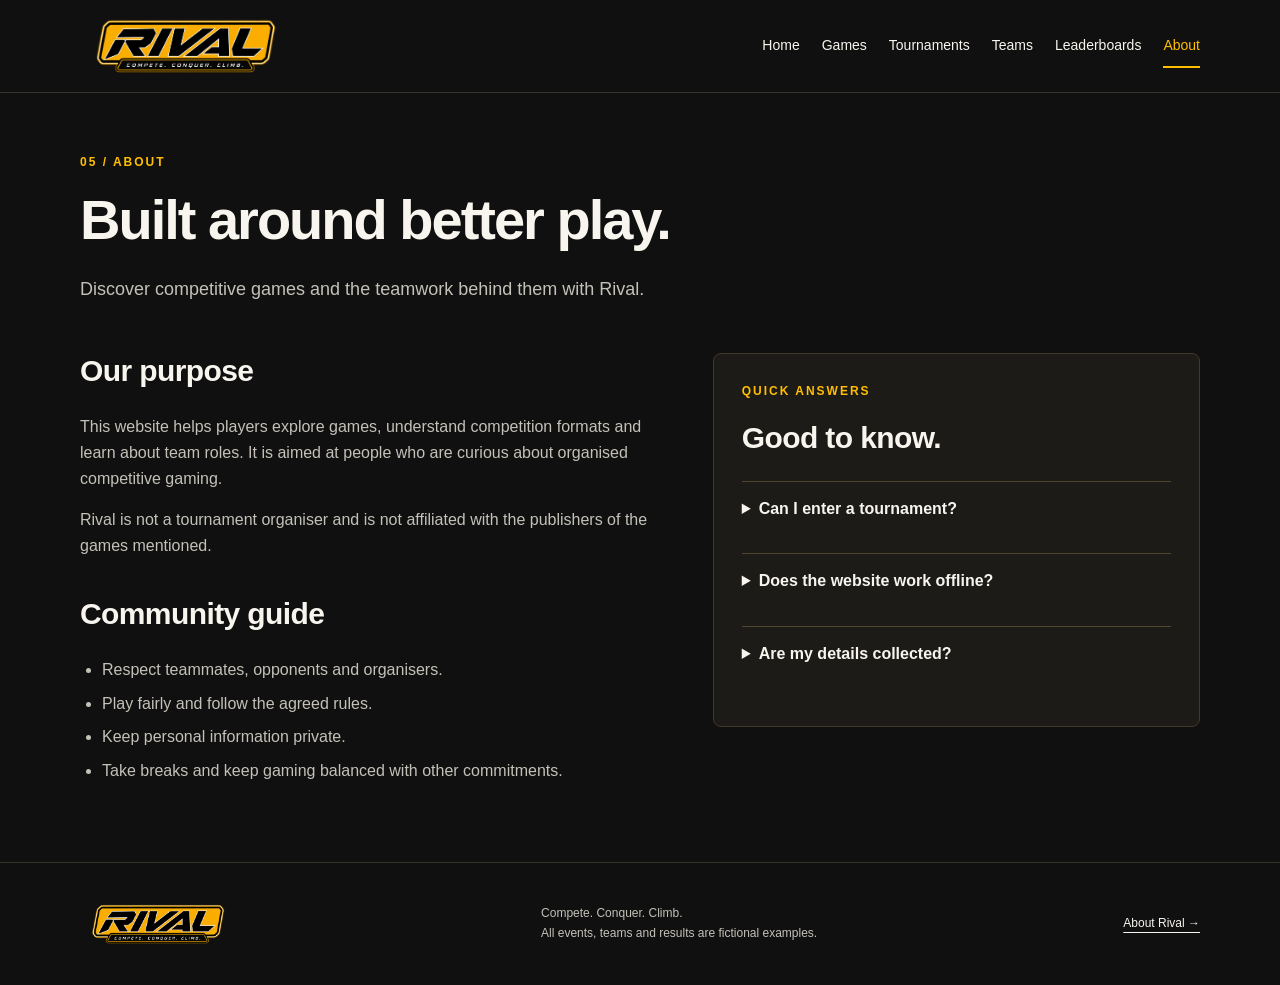
==== about.html @ 134c968d "Add files via upload" ====
<!DOCTYPE html>
<html lang="en">
<head>
  <meta charset="UTF-8">
  <meta name="viewport" content="width=device-width, initial-scale=1.0">
  <meta name="description" content="Explore competitive gaming, tournament formats and teamwork with Rival.">
  <title>About | Rival</title>
  <link rel="stylesheet" href="style.css">
</head>
<body>
  <a class="skip-link" href="#main">Skip to content</a>
  <!-- The same navigation appears on every page. -->
  <header>
    <div class="header-inner">
      <a class="logo" href="index.html" aria-label="Rival home"><img src="images/rival-logo.png" width="1983" height="793" alt="Rival — Compete. Conquer. Climb."></a>
      <nav aria-label="Main navigation">
          <a href="index.html">Home</a>
          <a href="games.html">Games</a>
          <a href="tournaments.html">Tournaments</a>
          <a href="teams.html">Teams</a>
          <a href="leaderboards.html">Leaderboards</a>
          <a href="about.html" aria-current="page">About</a>
      </nav>
    </div>
  </header>
  <main id="main">
<section class="page-heading"><p class="eyebrow">05 / ABOUT</p><h1>Built around better play.</h1><p class="intro">Discover competitive games and the teamwork behind them with Rival.</p></section><section class="about-grid section"><div class="reading"><h2>Our purpose</h2><p>This website helps players explore games, understand competition formats and learn about team roles. It is aimed at people who are curious about organised competitive gaming.</p><p>Rival is not a tournament organiser and is not affiliated with the publishers of the games mentioned.</p><h2 id="community">Community guide</h2><ul><li>Respect teammates, opponents and organisers.</li><li>Play fairly and follow the agreed rules.</li><li>Keep personal information private.</li><li>Take breaks and keep gaming balanced with other commitments.</li></ul></div><aside class="card"><p class="eyebrow">QUICK ANSWERS</p><h2>Good to know.</h2><details><summary>Can I enter a tournament?</summary><p>Registration is not available. The events shown are examples of competition formats.</p></details><details><summary>Does the website work offline?</summary><p>Yes. All six pages, the stylesheet and all images are included. Only external websites require internet access.</p></details><details><summary>Are my details collected?</summary><p>This downloadable website has no accounts, tracking tools, cookies or forms that collect personal information.</p></details></aside></section>
  </main>
  <footer>
    <div class="footer-inner"><a class="logo" href="index.html"><img src="images/rival-logo.png" width="1983" height="793" alt="Rival — Compete. Conquer. Climb."></a>
    <p>Compete. Conquer. Climb.<br>All events, teams and results are fictional examples.</p>
    <a href="about.html">About Rival &rarr;</a></div>
  </footer>
</body>
</html>
---- style.css ----
/* Shared stylesheet: edit this file to change the whole website. */
* { box-sizing: border-box; }
body { margin: 0; background: #101010; color: #f7f5ee; font-family: Arial, Helvetica, sans-serif; font-size: 16px; line-height: 1.6; }
a { color: inherit; text-underline-offset: 5px; }
a:hover { color: #ffbf00; }
a:focus-visible, summary:focus-visible { outline: 3px solid #ffbf00; outline-offset: 5px; }
h1, h2, h3, p { margin-top: 0; }
h1 { font-size: 56px; line-height: 1.08; letter-spacing: -2px; margin-bottom: 24px; }
h2 { font-size: 30px; line-height: 1.2; letter-spacing: -0.6px; }
h3 { font-size: 21px; line-height: 1.3; }
p, li { color: #c4c1b9; }
header { border-bottom: 1px solid #36332c; }
.header-inner, main, .footer-inner { width: 90%; max-width: 1120px; margin: 0 auto; }
.header-inner { display: flex; align-items: center; justify-content: space-between; gap: 28px; min-height: 92px; }
.logo { font-size: 32px; font-weight: bold; letter-spacing: -2px; text-decoration: none; white-space: nowrap; }
.logo span, h1 span { color: #ffbf00; }
nav { display: flex; flex-wrap: wrap; gap: 22px; }
nav a { font-size: 14px; text-decoration: none; padding: 10px 0; border-bottom: 2px solid transparent; }
nav a[aria-current="page"] { color: #ffbf00; border-color: #ffbf00; }
.hero { display: flex; align-items: center; gap: 30px; padding: 65px 0; }
.hero-copy { flex: 1; }
.hero-copy > p:not(.eyebrow) { max-width: 450px; font-size: 18px; }
.hero img { width: 46%; height: auto; }
.eyebrow { font-size: 12px; letter-spacing: 2px; font-weight: bold; color: #ffbf00; margin-bottom: 18px; }
.button { display: inline-block; background: #ffbf00; color: #171207; padding: 13px 20px; border: 1px solid #ffbf00; font-weight: bold; text-decoration: none; border-radius: 4px; }
.button:hover { background: #ffd65c; color: #171207; }
.secondary-link { display: inline-block; font-size: 14px; margin: 18px 0 0 18px; }
.section { margin-bottom: 62px; }
.section-title { display: flex; justify-content: space-between; gap: 20px; align-items: end; margin-bottom: 24px; }
.section-title h2 { margin-bottom: 0; }
.section-title p { margin-bottom: 0; }
.section-title .eyebrow { margin-bottom: 12px; }
.cards { display: grid; grid-template-columns: repeat(3, 1fr); gap: 20px; }
.card { border: 1px solid #423a29; background: #1c1b18; padding: 28px; border-radius: 8px; }
.card-number { color: #bdb39f; font-size: 12px; letter-spacing: 1.5px; margin-bottom: 32px; }
.text-link { display: inline-block; margin-top: 12px; font-size: 14px; font-weight: bold; color: #ffbf00; }
.callout { display: flex; justify-content: space-between; align-items: center; gap: 28px; padding: 32px; border-top: 1px solid #66522c; border-bottom: 1px solid #66522c; margin-bottom: 64px; }
.callout h2 { font-size: 26px; }
.callout p:last-child { margin-bottom: 0; }
.outline { background: transparent; color: #ffbf00; flex-shrink: 0; }
footer { border-top: 1px solid #36332c; padding: 30px 0; }
.footer-inner { display: flex; justify-content: space-between; align-items: center; gap: 28px; }
.footer-inner p, .footer-inner > a:last-child { font-size: 12px; margin: 0; }
.page-heading { padding: 60px 0 32px; }
.intro { max-width: 670px; font-size: 18px; }
.tag { display: inline-block; font-size: 11px; font-weight: bold; letter-spacing: 1px; color: #ffbf00; margin-bottom: 18px; }
.game h2 { font-size: 27px; }
.game h3 { font-size: 16px; margin-top: 28px; }
ul, ol { padding-left: 22px; }
li { margin-bottom: 8px; }
.link-row { display: flex; flex-wrap: wrap; gap: 24px; }
.notice { border-left: 3px solid #ffbf00; padding: 12px 18px; background: #1c1b18; }
.event { display: flex; gap: 32px; padding: 30px 0; border-bottom: 1px solid #423a29; }
.event-label { color: #ffbf00; font-size: 40px; min-width: 90px; line-height: 1.2; }
.event-label span { font-size: 14px; color: #c4c1b9; }
.event > div:last-child { flex: 1; min-width: 0; }
details { border-top: 1px solid #51452e; margin: 18px 0; padding: 14px 0; }
summary { cursor: pointer; font-weight: bold; }
details p, details ol, details ul { margin-top: 16px; }
.teams-grid { grid-template-columns: repeat(2, 1fr); }
.table-wrap { overflow-x: auto; }
table { width: 100%; border-collapse: collapse; text-align: left; }
caption { text-align: left; color: #c4c1b9; padding: 12px 0; }
th, td { border-bottom: 1px solid #423a29; padding: 18px; }
thead { background: #302719; color: #ffbf00; }
tbody tr:nth-child(even) { background: #1c1b18; }
:target { scroll-margin-top: 20px; }
tr:target { background: #493717; }
.reading { max-width: 700px; }
.about-grid { display: grid; grid-template-columns: 1.2fr 1fr; align-items: start; gap: 48px; }
.reading h2:not(:first-child) { margin-top: 38px; }
.skip-link { position: absolute; top: -100px; left: 15px; padding: 10px; background: #ffbf00; color: #101010; z-index: 1; }
.skip-link:focus { top: 10px; }
/* On smaller screens the columns stack and navigation wraps. */
@media (max-width: 900px) {
  .header-inner { flex-direction: column; align-items: flex-start; gap: 6px; padding: 16px 0; }
  nav { gap: 18px; }
  h1 { font-size: 44px; }
  .hero { gap: 20px; }
  .cards { grid-template-columns: 1fr; }
  .teams-grid { grid-template-columns: repeat(2, 1fr); }
  .callout, .footer-inner { flex-direction: column; align-items: flex-start; }
}
@media (max-width: 600px) {
  h1 { font-size: 38px; letter-spacing: -1px; }
  h2 { font-size: 26px; }
  nav { gap: 8px 18px; }
  .hero { flex-direction: column; align-items: flex-start; padding: 38px 0; }
  .hero img { width: 100%; max-width: 440px; }
  .section-title { display: block; }
  .section-title > p { margin-top: 14px; }
  .teams-grid, .about-grid { grid-template-columns: 1fr; }
  .page-heading { padding-top: 38px; }
  .card, .callout { padding: 24px; }
  .event { gap: 15px; }
  .event-label { min-width: 45px; font-size: 28px; }
  th, td { padding: 12px 10px; }
  .secondary-link { margin-left: 0; margin-right: 18px; }
}

/* Supplied branding and artwork. Images stay in the local images folder. */
.logo { display: block; flex-shrink: 0; line-height: 0; }
.logo img { display: block; width: 210px; height: auto; }
.footer-inner .logo img { width: 155px; }
.hero-art { width: 46%; margin: 0; border: 1px solid #66522c; border-radius: 8px; overflow: hidden; background: #171717; }
.hero .hero-art img { display: block; width: 100%; height: auto; }
.hero-art figcaption { padding: 12px 18px; color: #ffbf00; font-size: 12px; letter-spacing: 1.5px; }
.game-strip { display: grid; grid-template-columns: repeat(5, 1fr); gap: 16px; }
.game-tile { display: block; text-decoration: none; background: #1c1b18; border: 1px solid #423a29; border-radius: 6px; overflow: hidden; }
.game-tile:hover { border-color: #ffbf00; }
.game-tile img { display: block; width: 100%; height: auto; }
.game-tile span { display: block; padding: 12px; font-size: 14px; font-weight: bold; }
.game-image { display: block; width: 100%; height: auto; border-radius: 4px; margin-bottom: 24px; }
.game:target { border-color: #ffbf00; }
.team-heading { display: flex; align-items: center; gap: 18px; }
.profile-icon { width: 64px; height: auto; flex-shrink: 0; }
.team-heading h2 { margin-bottom: 0; }
.team-heading + p { margin-top: 20px; }
.event-image { display: block; width: 90px; height: auto; border-radius: 4px; margin-bottom: 18px; }
@media (max-width: 900px) {
  .game-strip { grid-template-columns: repeat(3, 1fr); }
}
@media (max-width: 600px) {
  .logo img { width: 185px; }
  .hero-art { width: 100%; max-width: 440px; }
  .game-strip { grid-template-columns: repeat(2, 1fr); }
  .event-image { width: 45px; }
}

/* Keep images and layout items inside their containers on smaller screens. */
img {
  max-width: 100%;
}

.hero-copy,
.card,
.about-grid > *,
.header-inner > *,
.footer-inner > * {
  min-width: 0;
}

.card,
.hero-copy,
.event,
.callout {
  overflow-wrap: break-word;
}

/* Keyboard focus remains visible in browsers without :focus-visible. */
a:focus,
summary:focus {
  outline: 3px solid #ffbf00;
  outline-offset: 5px;
}

/* Use the widely supported flex alignment value. */
.section-title {
  align-items: flex-end;
}

/* Leave room for long headings on small or highly zoomed screens. */
@media (max-width: 380px) {
  h1 {
    font-size: 32px;
  }

  .card,
  .callout {
    padding: 18px;
  }

  .team-heading {
    flex-wrap: wrap;
  }
}
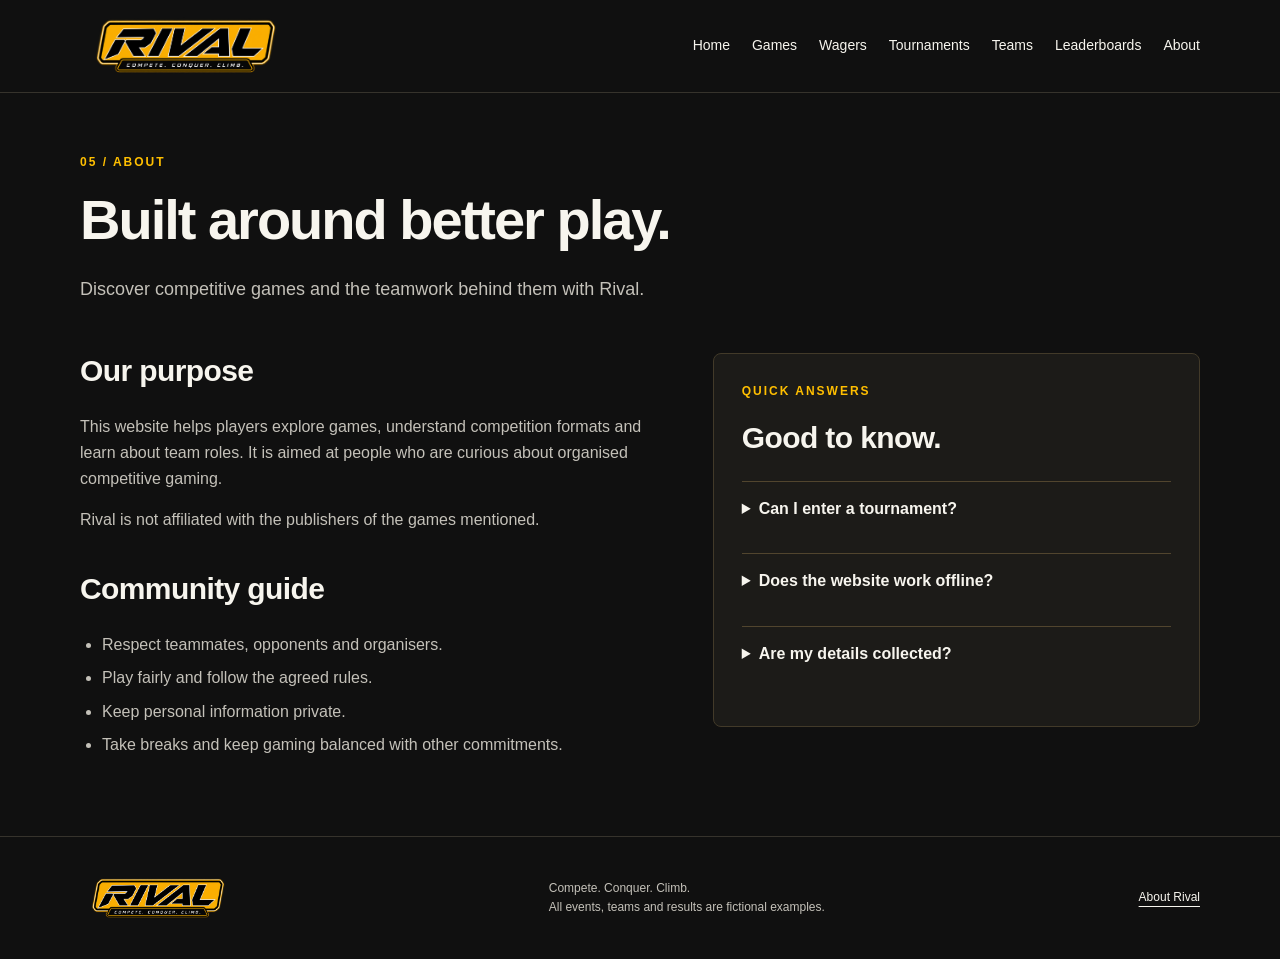
==== commit 7f84f0ed: "Add files via upload" ====
--- a/about.html
+++ b/about.html
@@ -1,35 +1,76 @@
 <!DOCTYPE html>
 <html lang="en">
-<head>
-  <meta charset="UTF-8">
-  <meta name="viewport" content="width=device-width, initial-scale=1.0">
-  <meta name="description" content="Explore competitive gaming, tournament formats and teamwork with Rival.">
-  <title>About | Rival</title>
-  <link rel="stylesheet" href="style.css">
-</head>
-<body>
-  <a class="skip-link" href="#main">Skip to content</a>
-  <!-- The same navigation appears on every page. -->
-  <header>
-    <div class="header-inner">
-      <a class="logo" href="index.html" aria-label="Rival home"><img src="images/rival-logo.png" width="1983" height="793" alt="Rival — Compete. Conquer. Climb."></a>
-      <nav aria-label="Main navigation">
-          <a href="index.html">Home</a>
-          <a href="games.html">Games</a>
-          <a href="tournaments.html">Tournaments</a>
-          <a href="teams.html">Teams</a>
-          <a href="leaderboards.html">Leaderboards</a>
-          <a href="about.html" aria-current="page">About</a>
-      </nav>
-    </div>
-  </header>
-  <main id="main">
-<section class="page-heading"><p class="eyebrow">05 / ABOUT</p><h1>Built around better play.</h1><p class="intro">Discover competitive games and the teamwork behind them with Rival.</p></section><section class="about-grid section"><div class="reading"><h2>Our purpose</h2><p>This website helps players explore games, understand competition formats and learn about team roles. It is aimed at people who are curious about organised competitive gaming.</p><p>Rival is not a tournament organiser and is not affiliated with the publishers of the games mentioned.</p><h2 id="community">Community guide</h2><ul><li>Respect teammates, opponents and organisers.</li><li>Play fairly and follow the agreed rules.</li><li>Keep personal information private.</li><li>Take breaks and keep gaming balanced with other commitments.</li></ul></div><aside class="card"><p class="eyebrow">QUICK ANSWERS</p><h2>Good to know.</h2><details><summary>Can I enter a tournament?</summary><p>Registration is not available. The events shown are examples of competition formats.</p></details><details><summary>Does the website work offline?</summary><p>Yes. All six pages, the stylesheet and all images are included. Only external websites require internet access.</p></details><details><summary>Are my details collected?</summary><p>This downloadable website has no accounts, tracking tools, cookies or forms that collect personal information.</p></details></aside></section>
-  </main>
-  <footer>
-    <div class="footer-inner"><a class="logo" href="index.html"><img src="images/rival-logo.png" width="1983" height="793" alt="Rival — Compete. Conquer. Climb."></a>
-    <p>Compete. Conquer. Climb.<br>All events, teams and results are fictional examples.</p>
-    <a href="about.html">About Rival &rarr;</a></div>
-  </footer>
-</body>
+    <head>
+        <meta charset="UTF-8">
+        <meta name="viewport" content="width=device-width, initial-scale=1.0">
+        <meta name="description" content="Explore competitive gaming, tournament formats and teamwork with Rival.">
+        <title>About | Rival</title>
+        <link rel="stylesheet" href="style.css">
+    </head>
+    <body>
+        <a class="skip-link" href="#main">Skip to content</a>
+        
+        <header>
+            <div class="header-inner">
+                <a class="logo" href="index.html" aria-label="Rival home">
+                    <img src="images/rival-logo.png" width="1983" height="793" alt="Rival — Compete. Conquer. Climb.">
+                </a>
+                <nav aria-label="Main navigation">
+                    <a href="index.html">Home</a>
+                    <a href="games.html">Games</a>
+                    <a href="wagers.html">Wagers</a>
+                    <a href="tournaments.html">Tournaments</a>
+                    <a href="teams.html">Teams</a>
+                    <a href="leaderboards.html">Leaderboards</a>
+                    <a href="about.html">About</a>
+                </nav>
+            </div>
+        </header>
+        <main id="main">
+            <section class="page-heading">
+                <p class="eyebrow">05 / ABOUT</p>
+                <h1>Built around better play.</h1>
+                <p class="intro">Discover competitive games and the teamwork behind them with Rival.</p>
+            </section>
+            <section class="about-grid section">
+                <div class="reading">
+                    <h2>Our purpose</h2>
+                    <p>This website helps players explore games, understand competition formats and learn about team roles. It is aimed at people who are curious about organised competitive gaming.</p>
+                    <p>Rival is not affiliated with the publishers of the games mentioned.</p>
+                    <h2 id="community">Community guide</h2>
+                    <ul>
+                        <li>Respect teammates, opponents and organisers.</li>
+                        <li>Play fairly and follow the agreed rules.</li>
+                        <li>Keep personal information private.</li>
+                        <li>Take breaks and keep gaming balanced with other commitments.</li>
+                    </ul>
+                </div>
+                <aside class="card">
+                    <p class="eyebrow">QUICK ANSWERS</p>
+                    <h2>Good to know.</h2>
+                    <details>
+                        <summary>Can I enter a tournament?</summary>
+                        <p>Registration is not available. The events shown are examples of competition formats.</p>
+                    </details>
+                    <details>
+                        <summary>Does the website work offline?</summary>
+                        <p>Yes. All six pages, the stylesheet and all images are included. Only external websites require internet access.</p>
+                    </details>
+                    <details>
+                        <summary>Are my details collected?</summary>
+                        <p>This downloadable website has no accounts, tracking tools, cookies or forms that collect personal information.</p>
+                    </details>
+                </aside>
+            </section>
+        </main>
+        <footer>
+            <div class="footer-inner">
+                <a class="logo" href="index.html">
+                    <img src="images/rival-logo.png" width="1983" height="793" alt="Rival — Compete. Conquer. Climb.">
+                </a>
+                <p>Compete. Conquer. Climb.<br>All events, teams and results are fictional examples.</p>
+                <a href="about.html">About Rival</a>
+            </div>
+        </footer>
+    </body>
 </html>
--- a/style.css
+++ b/style.css
@@ -1,176 +1,864 @@
-/* Shared stylesheet: edit this file to change the whole website. */
-* { box-sizing: border-box; }
-body { margin: 0; background: #101010; color: #f7f5ee; font-family: Arial, Helvetica, sans-serif; font-size: 16px; line-height: 1.6; }
-a { color: inherit; text-underline-offset: 5px; }
-a:hover { color: #ffbf00; }
-a:focus-visible, summary:focus-visible { outline: 3px solid #ffbf00; outline-offset: 5px; }
-h1, h2, h3, p { margin-top: 0; }
-h1 { font-size: 56px; line-height: 1.08; letter-spacing: -2px; margin-bottom: 24px; }
-h2 { font-size: 30px; line-height: 1.2; letter-spacing: -0.6px; }
-h3 { font-size: 21px; line-height: 1.3; }
-p, li { color: #c4c1b9; }
-header { border-bottom: 1px solid #36332c; }
-.header-inner, main, .footer-inner { width: 90%; max-width: 1120px; margin: 0 auto; }
-.header-inner { display: flex; align-items: center; justify-content: space-between; gap: 28px; min-height: 92px; }
-.logo { font-size: 32px; font-weight: bold; letter-spacing: -2px; text-decoration: none; white-space: nowrap; }
-.logo span, h1 span { color: #ffbf00; }
-nav { display: flex; flex-wrap: wrap; gap: 22px; }
-nav a { font-size: 14px; text-decoration: none; padding: 10px 0; border-bottom: 2px solid transparent; }
-nav a[aria-current="page"] { color: #ffbf00; border-color: #ffbf00; }
-.hero { display: flex; align-items: center; gap: 30px; padding: 65px 0; }
-.hero-copy { flex: 1; }
-.hero-copy > p:not(.eyebrow) { max-width: 450px; font-size: 18px; }
-.hero img { width: 46%; height: auto; }
-.eyebrow { font-size: 12px; letter-spacing: 2px; font-weight: bold; color: #ffbf00; margin-bottom: 18px; }
-.button { display: inline-block; background: #ffbf00; color: #171207; padding: 13px 20px; border: 1px solid #ffbf00; font-weight: bold; text-decoration: none; border-radius: 4px; }
-.button:hover { background: #ffd65c; color: #171207; }
-.secondary-link { display: inline-block; font-size: 14px; margin: 18px 0 0 18px; }
-.section { margin-bottom: 62px; }
-.section-title { display: flex; justify-content: space-between; gap: 20px; align-items: end; margin-bottom: 24px; }
-.section-title h2 { margin-bottom: 0; }
-.section-title p { margin-bottom: 0; }
-.section-title .eyebrow { margin-bottom: 12px; }
-.cards { display: grid; grid-template-columns: repeat(3, 1fr); gap: 20px; }
-.card { border: 1px solid #423a29; background: #1c1b18; padding: 28px; border-radius: 8px; }
-.card-number { color: #bdb39f; font-size: 12px; letter-spacing: 1.5px; margin-bottom: 32px; }
-.text-link { display: inline-block; margin-top: 12px; font-size: 14px; font-weight: bold; color: #ffbf00; }
-.callout { display: flex; justify-content: space-between; align-items: center; gap: 28px; padding: 32px; border-top: 1px solid #66522c; border-bottom: 1px solid #66522c; margin-bottom: 64px; }
-.callout h2 { font-size: 26px; }
-.callout p:last-child { margin-bottom: 0; }
-.outline { background: transparent; color: #ffbf00; flex-shrink: 0; }
-footer { border-top: 1px solid #36332c; padding: 30px 0; }
-.footer-inner { display: flex; justify-content: space-between; align-items: center; gap: 28px; }
-.footer-inner p, .footer-inner > a:last-child { font-size: 12px; margin: 0; }
-.page-heading { padding: 60px 0 32px; }
-.intro { max-width: 670px; font-size: 18px; }
-.tag { display: inline-block; font-size: 11px; font-weight: bold; letter-spacing: 1px; color: #ffbf00; margin-bottom: 18px; }
-.game h2 { font-size: 27px; }
-.game h3 { font-size: 16px; margin-top: 28px; }
-ul, ol { padding-left: 22px; }
-li { margin-bottom: 8px; }
-.link-row { display: flex; flex-wrap: wrap; gap: 24px; }
-.notice { border-left: 3px solid #ffbf00; padding: 12px 18px; background: #1c1b18; }
-.event { display: flex; gap: 32px; padding: 30px 0; border-bottom: 1px solid #423a29; }
-.event-label { color: #ffbf00; font-size: 40px; min-width: 90px; line-height: 1.2; }
-.event-label span { font-size: 14px; color: #c4c1b9; }
-.event > div:last-child { flex: 1; min-width: 0; }
-details { border-top: 1px solid #51452e; margin: 18px 0; padding: 14px 0; }
-summary { cursor: pointer; font-weight: bold; }
-details p, details ol, details ul { margin-top: 16px; }
-.teams-grid { grid-template-columns: repeat(2, 1fr); }
-.table-wrap { overflow-x: auto; }
-table { width: 100%; border-collapse: collapse; text-align: left; }
-caption { text-align: left; color: #c4c1b9; padding: 12px 0; }
-th, td { border-bottom: 1px solid #423a29; padding: 18px; }
-thead { background: #302719; color: #ffbf00; }
-tbody tr:nth-child(even) { background: #1c1b18; }
-:target { scroll-margin-top: 20px; }
-tr:target { background: #493717; }
-.reading { max-width: 700px; }
-.about-grid { display: grid; grid-template-columns: 1.2fr 1fr; align-items: start; gap: 48px; }
-.reading h2:not(:first-child) { margin-top: 38px; }
-.skip-link { position: absolute; top: -100px; left: 15px; padding: 10px; background: #ffbf00; color: #101010; z-index: 1; }
-.skip-link:focus { top: 10px; }
-/* On smaller screens the columns stack and navigation wraps. */
+* {
+    box-sizing: border-box; /* Include padding and borders in the stated size. */
+}
+
+/* Styles for body. */
+body {
+    margin: 0; /* Space outside the element. */
+    background: #101010; /* Background colour. */
+    color: #f7f5ee; /* Text colour. */
+    font-family: Arial, Helvetica, sans-serif; /* Try these fonts in order. */
+    font-size: 16px; /* Text size. */
+    line-height: 1.6; /* Height of each text line. */
+}
+
+/* Styles for a. */
+a {
+    color: inherit; /* Text colour. */
+    text-underline-offset: 5px; /* Distance between text and its underline. */
+}
+
+/* Styles for a:hover. Applied when the pointer is over the element. */
+a:hover {
+    color: #ffbf00; /* Text colour. */
+}
+
+/* Styles for a:focus-visible, summary:focus-visible. Makes focused controls visible. */
+a:focus-visible, summary:focus-visible {
+    outline: 3px solid #ffbf00; /* Focus outline without changing layout size. */
+    outline-offset: 5px; /* Space between an element and its outline. */
+}
+
+/* Styles for h1, h2, h3, p. */
+h1, h2, h3, p {
+    margin-top: 0; /* Space outside the top edge. */
+}
+
+/* Styles for h1. */
+h1 {
+    font-size: 56px; /* Text size. */
+    line-height: 1.08; /* Height of each text line. */
+    letter-spacing: -2px; /* Space between letters. */
+    margin-bottom: 24px; /* Space outside the bottom edge. */
+}
+
+/* Styles for h2. */
+h2 {
+    font-size: 30px; /* Text size. */
+    line-height: 1.2; /* Height of each text line. */
+    letter-spacing: -0.6px; /* Space between letters. */
+}
+
+/* Styles for h3. */
+h3 {
+    font-size: 21px; /* Text size. */
+    line-height: 1.3; /* Height of each text line. */
+}
+
+/* Styles for p, li. */
+p, li {
+    color: #c4c1b9; /* Text colour. */
+}
+
+/* Styles for header. */
+header {
+    border-bottom: 1px solid #36332c; /* Bottom border. */
+}
+
+/* Styles for .header-inner, main, .footer-inner. */
+.header-inner, main, .footer-inner {
+    width: 90%; /* Element width. */
+    max-width: 1120px; /* Largest allowed width. */
+    margin: 0 auto; /* Space outside the element. */
+}
+
+/* Styles for .header-inner. */
+.header-inner {
+    display: flex; /* How this element participates in the layout. */
+    align-items: center; /* Align children across the flex row or grid area. */
+    justify-content: space-between; /* Distribute space along the flex direction. */
+    gap: 28px; /* Space between layout items. */
+    min-height: 92px; /* Smallest allowed height. */
+}
+
+/* Styles for .logo. */
+.logo {
+    font-size: 32px; /* Text size. */
+    font-weight: bold; /* Thickness of the text. */
+    letter-spacing: -2px; /* Space between letters. */
+    text-decoration: none; /* Control underlines and other text decorations. */
+    white-space: nowrap; /* Control text wrapping. */
+}
+
+/* Styles for .logo span, h1 span. */
+.logo span, h1 span {
+    color: #ffbf00; /* Text colour. */
+}
+
+/* Styles for nav. */
+nav {
+    display: flex; /* How this element participates in the layout. */
+    flex-wrap: wrap; /* Allow flex items to move onto another line. */
+    gap: 22px; /* Space between layout items. */
+}
+
+/* Styles for nav a. */
+nav a {
+    font-size: 14px; /* Text size. */
+    text-decoration: none; /* Control underlines and other text decorations. */
+    padding: 10px 0; /* Space inside the element. */
+    border-bottom: 2px solid transparent; /* Bottom border. */
+}
+
+/* Styles for nav a[aria-current="page"]. Highlights the current navigation page. */
+nav a[aria-current="page"] {
+    color: #ffbf00; /* Text colour. */
+    border-color: #ffbf00; /* Border colour. */
+}
+
+/* Styles for .button. */
+.button {
+    display: inline-block; /* How this element participates in the layout. */
+    background: #ffbf00; /* Background colour. */
+    color: #171207; /* Text colour. */
+    padding: 13px 20px; /* Space inside the element. */
+    border: 1px solid #ffbf00; /* Border thickness, style and colour. */
+    font-weight: bold; /* Thickness of the text. */
+    text-decoration: none; /* Control underlines and other text decorations. */
+    border-radius: 4px; /* Round the corners. */
+}
+
+/* Styles for .button:hover. Applied when the pointer is over the element. */
+.button:hover {
+    background: #ffd65c; /* Background colour. */
+    color: #171207; /* Text colour. */
+}
+
+/* Styles for .section. */
+.section {
+    margin-bottom: 62px; /* Space outside the bottom edge. */
+}
+
+/* Styles for .section-title. */
+.section-title {
+    display: flex; /* How this element participates in the layout. */
+    justify-content: space-between; /* Distribute space along the flex direction. */
+    gap: 20px; /* Space between layout items. */
+    margin-bottom: 24px; /* Space outside the bottom edge. */
+}
+
+/* Styles for .section-title h2. */
+.section-title h2 {
+    margin-bottom: 0; /* Space outside the bottom edge. */
+}
+
+/* Styles for .section-title p. */
+.section-title p {
+    margin-bottom: 0; /* Space outside the bottom edge. */
+}
+
+/* Styles for .section-title .eyebrow. */
+.section-title .eyebrow {
+    margin-bottom: 12px; /* Space outside the bottom edge. */
+}
+
+/* Styles for .cards. */
+.cards {
+    display: grid; /* How this element participates in the layout. */
+    grid-template-columns: repeat(3, 1fr); /* Set grid columns; fr means a share of available space. */
+    gap: 20px; /* Space between layout items. */
+}
+
+/* Styles for .card. */
+.card {
+    border: 1px solid #423a29; /* Border thickness, style and colour. */
+    background: #1c1b18; /* Background colour. */
+    padding: 28px; /* Space inside the element. */
+    border-radius: 8px; /* Round the corners. */
+    transition:transform 0.2s;
+}
+
+.card:hover {
+    transform: scale(1.05);
+}
+
+
+/* Styles for .card-number. */
+.card-number {
+    color: #bdb39f; /* Text colour. */
+    font-size: 12px; /* Text size. */
+    letter-spacing: 1.5px; /* Space between letters. */
+    margin-bottom: 32px; /* Space outside the bottom edge. */
+}
+
+/* Styles for .text-link. */
+.text-link {
+    display: inline-block; /* How this element participates in the layout. */
+    margin-top: 12px; /* Space outside the top edge. */
+    font-size: 14px; /* Text size. */
+    font-weight: bold; /* Thickness of the text. */
+    color: #ffbf00; /* Text colour. */
+}
+
+.text-link:hover {
+     color: white;
+}
+/* Styles for .callout. */
+.callout {
+    display: flex; /* How this element participates in the layout. */
+    justify-content: space-between; /* Distribute space along the flex direction. */
+    align-items: center; /* Align children across the flex row or grid area. */
+    gap: 28px; /* Space between layout items. */
+    padding: 32px; /* Space inside the element. */
+    border-top: 1px solid #66522c; /* Top border. */
+    border-bottom: 1px solid #66522c; /* Bottom border. */
+    margin-bottom: 64px; /* Space outside the bottom edge. */
+}
+
+/* Styles for .callout h2. */
+.callout h2 {
+    font-size: 26px; /* Text size. */
+}
+
+/* Styles for .callout p:last-child. */
+.callout p:last-child {
+    margin-bottom: 0; /* Space outside the bottom edge. */
+}
+
+/* Styles for .outline. */
+.outline {
+    background: transparent; /* Background colour. */
+    color: #ffbf00; /* Text colour. */
+    flex-shrink: 0; /* Control whether a flex item can shrink. */
+}
+
+/* Styles for footer. */
+footer {
+    border-top: 1px solid #36332c; /* Top border. */
+    padding: 30px 0; /* Space inside the element. */
+}
+
+/* Styles for .footer-inner. */
+.footer-inner {
+    display: flex; /* How this element participates in the layout. */
+    justify-content: space-between; /* Distribute space along the flex direction. */
+    align-items: center; /* Align children across the flex row or grid area. */
+    gap: 28px; /* Space between layout items. */
+}
+
+/* Styles for .footer-inner p, .footer-inner > a:last-child. */
+.footer-inner p, .footer-inner > a:last-child {
+    font-size: 12px; /* Text size. */
+    margin: 0; /* Space outside the element. */
+}
+
+/* Styles for .page-heading. */
+.page-heading {
+    padding: 60px 0 32px; /* Space inside the element. */
+}
+
+/* Styles for .intro. */
+.intro {
+    max-width: 670px; /* Largest allowed width. */
+    font-size: 18px; /* Text size. */
+}
+
+/* Styles for .tag. */
+.tag {
+    display: inline-block; /* How this element participates in the layout. */
+    font-size: 11px; /* Text size. */
+    font-weight: bold; /* Thickness of the text. */
+    letter-spacing: 1px; /* Space between letters. */
+    color: #ffbf00; /* Text colour. */
+    margin-bottom: 18px; /* Space outside the bottom edge. */
+}
+
+/* Styles for ul, ol. */
+ul, ol {
+    padding-left: 22px; /* Space inside the left edge. */
+}
+
+/* Styles for li. */
+li {
+    margin-bottom: 8px; /* Space outside the bottom edge. */
+}
+
+/* Styles for .link-row. */
+.link-row {
+    display: flex; /* How this element participates in the layout. */
+    flex-wrap: wrap; /* Allow flex items to move onto another line. */
+    gap: 24px; /* Space between layout items. */
+}
+
+/* Styles for .notice. */
+.notice {
+    border-left: 3px solid #ffbf00; /* Left border. */
+    padding: 12px 18px; /* Space inside the element. */
+    background: #1c1b18; /* Background colour. */
+}
+
+/* Styles for details. */
+details {
+    border-top: 1px solid #51452e; /* Top border. */
+    margin: 18px 0; /* Space outside the element. */
+    padding: 14px 0; /* Space inside the element. */
+}
+
+/* Styles for summary. */
+summary {
+    cursor: pointer; /* Pointer appearance. */
+    font-weight: bold; /* Thickness of the text. */
+}
+
+/* Styles for details p, details ol, details ul. */
+details p, details ol, details ul {
+    margin-top: 16px; /* Space outside the top edge. */
+}
+
+/* Styles for :target. Applied to the destination of a #section link. */
+:target {
+    scroll-margin-top: 20px; /* Space above a target when scrolled into view. */
+}
+
+/* Styles for .reading. */
+.reading {
+    max-width: 700px; /* Largest allowed width. */
+}
+
+/* Styles for .skip-link. */
+.skip-link {
+    position: absolute; /* Positioning method. */
+    top: -100px; /* Distance from the top of the positioning area. */
+    left: 15px; /* Distance from its left edge. */
+    padding: 10px; /* Space inside the element. */
+    background: #ffbf00; /* Background colour. */
+    color: #101010; /* Text colour. */
+    z-index: 1; /* Stacking order for overlapping positioned elements. */
+}
+
+/* Styles for .skip-link:focus. Makes focused controls visible. */
+.skip-link:focus {
+    top: 10px; /* Distance from the top of the positioning area. */
+}
+
+/* Styles for .logo. */
+.logo {
+    display: block; /* How this element participates in the layout. */
+    flex-shrink: 0; /* Control whether a flex item can shrink. */
+    line-height: 0; /* Height of each text line. */
+}
+
+/* Styles for .logo img. */
+.logo img {
+    display: block; /* How this element participates in the layout. */
+    width: 210px; /* Element width. */
+    height: auto; /* Element height; auto keeps image proportions. */
+}
+
+/* Styles for .footer-inner .logo img. */
+.footer-inner .logo img {
+    width: 155px; /* Element width. */
+}
+
+/* Styles for img. */
+img {
+    max-width: 100%; /* Largest allowed width. */
+}
+
+/* Styles for .hero-copy, .card, .about-grid > *, .header-inner > *, .footer-inner > *. */
+.hero-copy, .card, .about-grid > *, .header-inner > *, .footer-inner > * {
+    min-width: 0; /* Smallest allowed width; zero lets layout items shrink. */
+}
+
+/* Styles for .card, .hero-copy, .event, .callout. */
+.card, .hero-copy, .event, .callout {
+    overflow-wrap: break-word; /* Break long words when needed to avoid overflow. */
+}
+
+/* Styles for a:focus, summary:focus. Makes focused controls visible. */
+a:focus, summary:focus {
+    outline: 3px solid #ffbf00; /* Focus outline without changing layout size. */
+    outline-offset: 5px; /* Space between an element and its outline. */
+}
+
+/* Styles for .section-title. */
+.section-title {
+    align-items: flex-end; /* Align children across the flex row or grid area. */
+}
+
+/* ==================================================
+   INDEX.HTML - HOMEPAGE
+   ================================================== */
+
+/* Styles for .hero. */
+.hero {
+    display: flex; /* How this element participates in the layout. */
+    align-items: center; /* Align children across the flex row or grid area. */
+    gap: 30px; /* Space between layout items. */
+    padding: 65px 0; /* Space inside the element. */
+}
+
+/* Styles for .hero-copy. */
+.hero-copy {
+    flex: 1; /* Let this item share the available flex space. */
+}
+
+/* Styles for .hero-copy > p:not(.eyebrow). */
+.hero-copy > p:not(.eyebrow) {
+    max-width: 450px; /* Largest allowed width. */
+    font-size: 18px; /* Text size. */
+}
+
+/* Styles for .hero img. */
+.hero img {
+    width: 46%; /* Element width. */
+    height: auto; /* Element height; auto keeps image proportions. */
+}
+
+/* Styles for .eyebrow. */
+.eyebrow {
+    font-size: 12px; /* Text size. */
+    letter-spacing: 2px; /* Space between letters. */
+    font-weight: bold; /* Thickness of the text. */
+    color: #ffbf00; /* Text colour. */
+    margin-bottom: 18px; /* Space outside the bottom edge. */
+}
+
+/* Styles for .secondary-link. */
+.secondary-link {
+    display: inline-block; /* How this element participates in the layout. */
+    font-size: 14px; /* Text size. */
+    margin: 18px 0 0 18px; /* Space outside the element. */
+}
+
+/* Styles for .hero-art. */
+.hero-art {
+    width: 46%; /* Element width. */
+    margin: 0; /* Space outside the element. */
+    border: 1px solid #66522c; /* Border thickness, style and colour. */
+    border-radius: 8px; /* Round the corners. */
+    overflow: hidden; /* Control content extending outside the box. */
+    background: #171717; /* Background colour. */
+}
+
+/* Styles for .hero .hero-art img. */
+.hero .hero-art img {
+    display: block; /* How this element participates in the layout. */
+    width: 100%; /* Element width. */
+    height: auto; /* Element height; auto keeps image proportions. */
+}
+
+/* Styles for .hero-art figcaption. */
+.hero-art figcaption {
+    padding: 12px 18px; /* Space inside the element. */
+    color: #ffbf00; /* Text colour. */
+    font-size: 12px; /* Text size. */
+    letter-spacing: 1.5px; /* Space between letters. */
+}
+
+/* Styles for .game-strip. */
+.game-strip {
+    display: grid; /* How this element participates in the layout. */
+    grid-template-columns: repeat(5, 1fr); /* Set grid columns; fr means a share of available space. */
+    gap: 16px; /* Space between layout items. */
+}
+
+/* Styles for .game-tile. */
+.game-tile {
+    display: block; /* How this element participates in the layout. */
+    text-decoration: none; /* Control underlines and other text decorations. */
+    background: #1c1b18; /* Background colour. */
+    border: 1px solid #423a29; /* Border thickness, style and colour. */
+    border-radius: 6px; /* Round the corners. */
+    overflow: hidden; /* Control content extending outside the box. */
+}
+
+/* Styles for .game-tile:hover. Applied when the pointer is over the element. */
+.game-tile:hover {
+    border-color: #ffbf00; /* Border colour. */
+}
+
+/* Styles for .game-tile img. */
+.game-tile img {
+    display: block; /* How this element participates in the layout. */
+    width: 100%; /* Element width. */
+    height: auto; /* Element height; auto keeps image proportions. */
+}
+
+/* Styles for .game-tile span. */
+.game-tile span {
+    display: block; /* How this element participates in the layout. */
+    padding: 12px; /* Space inside the element. */
+    font-size: 14px; /* Text size. */
+    font-weight: bold; /* Thickness of the text. */
+}
+
+/* ==================================================
+   GAMES.HTML - GAME CARDS
+   ================================================== */
+
+/* Styles for .game h2. */
+.game h2 {
+    font-size: 27px; /* Text size. */
+}
+
+/* Styles for .game h3. */
+.game h3 {
+    font-size: 16px; /* Text size. */
+    margin-top: 28px; /* Space outside the top edge. */
+}
+
+/* Styles for .game-image. */
+.game-image {
+    display: block; /* How this element participates in the layout. */
+    width: 100%; /* Element width. */
+    height: auto; /* Element height; auto keeps image proportions. */
+    border-radius: 4px; /* Round the corners. */
+    margin-bottom: 24px; /* Space outside the bottom edge. */
+}
+
+/* Styles for .game:target. Applied to the destination of a #section link. */
+.game:target {
+    border-color: #ffbf00; /* Border colour. */
+}
+
+/* ==================================================
+   TOURNAMENTS.HTML - EVENTS AND RULES
+   ================================================== */
+
+/* Styles for .event. */
+.event {
+    display: flex; /* How this element participates in the layout. */
+    gap: 32px; /* Space between layout items. */
+    padding: 30px 0; /* Space inside the element. */
+    border-bottom: 1px solid #423a29; /* Bottom border. */
+}
+
+/* Styles for .event-label. */
+.event-label {
+    color: #ffbf00; /* Text colour. */
+    font-size: 40px; /* Text size. */
+    min-width: 90px; /* Smallest allowed width; zero lets layout items shrink. */
+    line-height: 1.2; /* Height of each text line. */
+}
+
+/* Styles for .event-label span. */
+.event-label span {
+    font-size: 14px; /* Text size. */
+    color: #c4c1b9; /* Text colour. */
+}
+
+/* Styles for .event > div:last-child. */
+.event > div:last-child {
+    flex: 1; /* Let this item share the available flex space. */
+    min-width: 0; /* Smallest allowed width; zero lets layout items shrink. */
+}
+
+/* Styles for .event-image. */
+.event-image {
+    display: block; /* How this element participates in the layout. */
+    width: 90px; /* Element width. */
+    height: auto; /* Element height; auto keeps image proportions. */
+    border-radius: 4px; /* Round the corners. */
+    margin-bottom: 18px; /* Space outside the bottom edge. */
+}
+
+/* ==================================================
+   TEAMS.HTML - TEAM CARDS
+   ================================================== */
+
+/* Styles for .teams-grid. */
+.teams-grid {
+    grid-template-columns: repeat(2, 1fr); /* Set grid columns; fr means a share of available space. */
+}
+
+/* Styles for .team-heading. */
+.team-heading {
+    display: flex; /* How this element participates in the layout. */
+    align-items: center; /* Align children across the flex row or grid area. */
+    gap: 18px; /* Space between layout items. */
+}
+
+/* Styles for .profile-icon. */
+.profile-icon {
+    width: 64px; /* Element width. */
+    height: auto; /* Element height; auto keeps image proportions. */
+    flex-shrink: 0; /* Control whether a flex item can shrink. */
+}
+
+/* Styles for .team-heading h2. */
+.team-heading h2 {
+    margin-bottom: 0; /* Space outside the bottom edge. */
+}
+
+/* Styles for .team-heading + p. */
+.team-heading + p {
+    margin-top: 20px; /* Space outside the top edge. */
+}
+
+/* ==================================================
+   LEADERBOARDS.HTML - STANDINGS TABLE
+   ================================================== */
+
+/* Styles for .table-wrap. */
+.table-wrap {
+    overflow-x: auto; /* Allow horizontal scrolling when needed. */
+}
+
+/* Styles for table. */
+table {
+    width: 100%; /* Element width. */
+    border-collapse: collapse; /* Merge neighbouring table borders. */
+    text-align: left; /* Horizontal text alignment. */
+}
+
+/* Styles for caption. */
+caption {
+    text-align: left; /* Horizontal text alignment. */
+    color: #c4c1b9; /* Text colour. */
+    padding: 12px 0; /* Space inside the element. */
+}
+
+/* Styles for th, td. */
+th, td {
+    border-bottom: 1px solid #423a29; /* Bottom border. */
+    padding: 18px; /* Space inside the element. */
+}
+
+/* Styles for thead. */
+thead {
+    background: #302719; /* Background colour. */
+    color: #ffbf00; /* Text colour. */
+}
+
+/* Styles for tbody tr:nth-child(even). */
+tbody tr:nth-child(even) {
+    background: #1c1b18; /* Background colour. */
+}
+
+/* Styles for tr:target. Applied to the destination of a #section link. */
+tr:target {
+    background: #493717; /* Background colour. */
+}
+
+/* ==================================================
+   ABOUT.HTML - INFORMATION AND FAQ LAYOUT
+   ================================================== */
+
+/* Styles for .about-grid. */
+.about-grid {
+    display: grid; /* How this element participates in the layout. */
+    grid-template-columns: 1.2fr 1fr; /* Set grid columns; fr means a share of available space. */
+    align-items: start; /* Align children across the flex row or grid area. */
+    gap: 48px; /* Space between layout items. */
+}
+
+/* Styles for .reading h2:not(:first-child). */
+.reading h2:not(:first-child) {
+    margin-top: 38px; /* Space outside the top edge. */
+}
+
+/* ==================================================
+   RESPONSIVE - ALL PAGES AT SMALLER WIDTHS
+   ================================================== */
+
+/* Apply these changes only when the browser viewport is 900px wide or narrower. */
 @media (max-width: 900px) {
-  .header-inner { flex-direction: column; align-items: flex-start; gap: 6px; padding: 16px 0; }
-  nav { gap: 18px; }
-  h1 { font-size: 44px; }
-  .hero { gap: 20px; }
-  .cards { grid-template-columns: 1fr; }
-  .teams-grid { grid-template-columns: repeat(2, 1fr); }
-  .callout, .footer-inner { flex-direction: column; align-items: flex-start; }
-}
+    /* Styles for .header-inner. */
+    .header-inner {
+        flex-direction: column; /* Arrange flex items in a row or column. */
+        align-items: flex-start; /* Align children across the flex row or grid area. */
+        gap: 6px; /* Space between layout items. */
+        padding: 16px 0; /* Space inside the element. */
+    }
+
+    /* Styles for nav. */
+    nav {
+        gap: 18px; /* Space between layout items. */
+    }
+
+    /* Styles for h1. */
+    h1 {
+        font-size: 44px; /* Text size. */
+    }
+
+    /* Styles for .hero. */
+    .hero {
+        gap: 20px; /* Space between layout items. */
+    }
+
+    /* Styles for .cards. */
+    .cards {
+        grid-template-columns: 1fr; /* Set grid columns; fr means a share of available space. */
+    }
+
+    /* Styles for .teams-grid. */
+    .teams-grid {
+        grid-template-columns: repeat(2, 1fr); /* Set grid columns; fr means a share of available space. */
+    }
+
+    /* Styles for .callout, .footer-inner. */
+    .callout, .footer-inner {
+        flex-direction: column; /* Arrange flex items in a row or column. */
+        align-items: flex-start; /* Align children across the flex row or grid area. */
+    }
+
+}
+
+/* Apply these changes only when the browser viewport is 600px wide or narrower. */
 @media (max-width: 600px) {
-  h1 { font-size: 38px; letter-spacing: -1px; }
-  h2 { font-size: 26px; }
-  nav { gap: 8px 18px; }
-  .hero { flex-direction: column; align-items: flex-start; padding: 38px 0; }
-  .hero img { width: 100%; max-width: 440px; }
-  .section-title { display: block; }
-  .section-title > p { margin-top: 14px; }
-  .teams-grid, .about-grid { grid-template-columns: 1fr; }
-  .page-heading { padding-top: 38px; }
-  .card, .callout { padding: 24px; }
-  .event { gap: 15px; }
-  .event-label { min-width: 45px; font-size: 28px; }
-  th, td { padding: 12px 10px; }
-  .secondary-link { margin-left: 0; margin-right: 18px; }
-}
-
-/* Supplied branding and artwork. Images stay in the local images folder. */
-.logo { display: block; flex-shrink: 0; line-height: 0; }
-.logo img { display: block; width: 210px; height: auto; }
-.footer-inner .logo img { width: 155px; }
-.hero-art { width: 46%; margin: 0; border: 1px solid #66522c; border-radius: 8px; overflow: hidden; background: #171717; }
-.hero .hero-art img { display: block; width: 100%; height: auto; }
-.hero-art figcaption { padding: 12px 18px; color: #ffbf00; font-size: 12px; letter-spacing: 1.5px; }
-.game-strip { display: grid; grid-template-columns: repeat(5, 1fr); gap: 16px; }
-.game-tile { display: block; text-decoration: none; background: #1c1b18; border: 1px solid #423a29; border-radius: 6px; overflow: hidden; }
-.game-tile:hover { border-color: #ffbf00; }
-.game-tile img { display: block; width: 100%; height: auto; }
-.game-tile span { display: block; padding: 12px; font-size: 14px; font-weight: bold; }
-.game-image { display: block; width: 100%; height: auto; border-radius: 4px; margin-bottom: 24px; }
-.game:target { border-color: #ffbf00; }
-.team-heading { display: flex; align-items: center; gap: 18px; }
-.profile-icon { width: 64px; height: auto; flex-shrink: 0; }
-.team-heading h2 { margin-bottom: 0; }
-.team-heading + p { margin-top: 20px; }
-.event-image { display: block; width: 90px; height: auto; border-radius: 4px; margin-bottom: 18px; }
+    /* Styles for h1. */
+    h1 {
+        font-size: 38px; /* Text size. */
+        letter-spacing: -1px; /* Space between letters. */
+    }
+
+    /* Styles for h2. */
+    h2 {
+        font-size: 26px; /* Text size. */
+    }
+
+    /* Styles for nav. */
+    nav {
+        gap: 8px 18px; /* Space between layout items. */
+    }
+
+    /* Styles for .hero. */
+    .hero {
+        flex-direction: column; /* Arrange flex items in a row or column. */
+        align-items: flex-start; /* Align children across the flex row or grid area. */
+        padding: 38px 0; /* Space inside the element. */
+    }
+
+    /* Styles for .hero img. */
+    .hero img {
+        width: 100%; /* Element width. */
+        max-width: 440px; /* Largest allowed width. */
+    }
+
+    /* Styles for .section-title. */
+    .section-title {
+        display: block; /* How this element participates in the layout. */
+    }
+
+    /* Styles for .section-title > p. */
+    .section-title > p {
+        margin-top: 14px; /* Space outside the top edge. */
+    }
+
+    /* Styles for .teams-grid, .about-grid. */
+    .teams-grid, .about-grid {
+        grid-template-columns: 1fr; /* Set grid columns; fr means a share of available space. */
+    }
+
+    /* Styles for .page-heading. */
+    .page-heading {
+        padding-top: 38px; /* Space inside the top edge. */
+    }
+
+    /* Styles for .card, .callout. */
+    .card, .callout {
+        padding: 24px; /* Space inside the element. */
+    }
+
+    /* Styles for .event. */
+    .event {
+        gap: 15px; /* Space between layout items. */
+    }
+
+    /* Styles for .event-label. */
+    .event-label {
+        min-width: 45px; /* Smallest allowed width; zero lets layout items shrink. */
+        font-size: 28px; /* Text size. */
+    }
+
+    /* Styles for th, td. */
+    th, td {
+        padding: 12px 10px; /* Space inside the element. */
+    }
+
+    /* Styles for .secondary-link. */
+    .secondary-link {
+        margin-left: 0; /* Space outside the left edge. */
+        margin-right: 18px; /* Space outside the right edge. */
+    }
+
+}
+
+/* Apply these changes only when the browser viewport is 900px wide or narrower. */
 @media (max-width: 900px) {
-  .game-strip { grid-template-columns: repeat(3, 1fr); }
-}
+    /* Styles for .game-strip. */
+    .game-strip {
+        grid-template-columns: repeat(3, 1fr); /* Set grid columns; fr means a share of available space. */
+    }
+
+}
+
+/* Apply these changes only when the browser viewport is 600px wide or narrower. */
 @media (max-width: 600px) {
-  .logo img { width: 185px; }
-  .hero-art { width: 100%; max-width: 440px; }
-  .game-strip { grid-template-columns: repeat(2, 1fr); }
-  .event-image { width: 45px; }
-}
-
-/* Keep images and layout items inside their containers on smaller screens. */
-img {
-  max-width: 100%;
-}
-
-.hero-copy,
-.card,
-.about-grid > *,
-.header-inner > *,
-.footer-inner > * {
-  min-width: 0;
-}
-
-.card,
-.hero-copy,
-.event,
-.callout {
-  overflow-wrap: break-word;
-}
-
-/* Keyboard focus remains visible in browsers without :focus-visible. */
-a:focus,
-summary:focus {
-  outline: 3px solid #ffbf00;
-  outline-offset: 5px;
-}
-
-/* Use the widely supported flex alignment value. */
-.section-title {
-  align-items: flex-end;
-}
-
-/* Leave room for long headings on small or highly zoomed screens. */
+    /* Styles for .logo img. */
+    .logo img {
+        width: 185px; /* Element width. */
+    }
+
+    /* Styles for .hero-art. */
+    .hero-art {
+        width: 100%; /* Element width. */
+        max-width: 440px; /* Largest allowed width. */
+    }
+
+    /* Styles for .game-strip. */
+    .game-strip {
+        grid-template-columns: repeat(2, 1fr); /* Set grid columns; fr means a share of available space. */
+    }
+
+    /* Styles for .event-image. */
+    .event-image {
+        width: 45px; /* Element width. */
+    }
+
+}
+
+/* Apply these changes only when the browser is 380px wide or narrower. */
 @media (max-width: 380px) {
-  h1 {
-    font-size: 32px;
-  }
-
-  .card,
-  .callout {
-    padding: 18px;
-  }
-
-  .team-heading {
-    flex-wrap: wrap;
-  }
-}
+    /* Styles for h1. */
+    h1 {
+        font-size: 32px; /* Text size. */
+    }
+
+    /* Styles for .card, .callout. */
+    .card, .callout {
+        padding: 18px; /* Space inside the element. */
+    }
+
+    /* Styles for .team-heading. */
+    .team-heading {
+        flex-wrap: wrap; /* Allow flex items to move onto another line. */
+    }
+
+}
+
+/* Keep the game links spaced out and able to wrap on smaller screens. */
+.wagers-page .link-row {
+    gap: 12px 24px;
+    margin-top: 24px;
+}
+
+/* Use gold to emphasise the prize pool within each wager card. */
+.wagers-page .card h2 {
+    color: #ffbf00;
+    font-size: 30px;
+}
+
+/* Keep long match descriptions inside the card. */
+.wagers-page .card {
+    min-width: 0;
+    overflow-wrap: break-word;
+}
+
+/* Reduce price text slightly on narrow screens. */
+@media (max-width: 600px) {
+    .wagers-page .card h2 {
+        font-size: 26px;
+    }
+}
